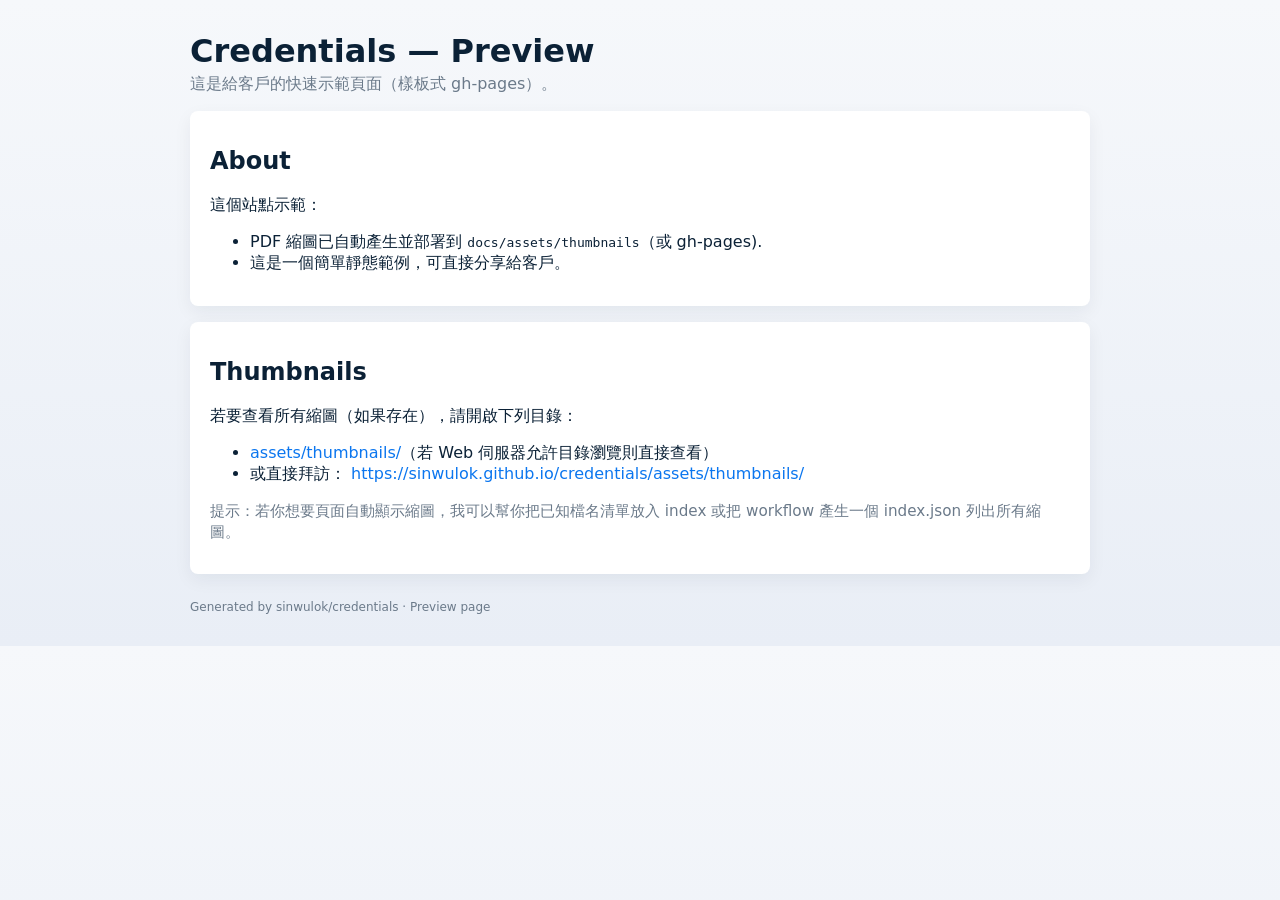
==== index.html @ c88cc781 "deploy: 2d91c53ca922aa7256e911a1b56733fcdd0f0a84" ====
<!doctype html>
<html lang="zh-Hant">
<head>
  <meta charset="utf-8" />
  <meta name="viewport" content="width=device-width,initial-scale=1" />
  <title>Credentials — Preview</title>
  <link rel="stylesheet" href="styles.css" />
</head>
<body>
  <main class="wrap">
    <header>
      <h1>Credentials — Preview</h1>
      <p class="lead">這是給客戶的快速示範頁面（樣板式 gh-pages）。</p>
    </header>

    <section class="card">
      <h2>About</h2>
      <p>這個站點示範：</p>
      <ul>
        <li>PDF 縮圖已自動產生並部署到 <code>docs/assets/thumbnails</code>（或 gh-pages).</li>
        <li>這是一個簡單靜態範例，可直接分享給客戶。</li>
      </ul>
    </section>

    <section class="card">
      <h2>Thumbnails</h2>
      <p>若要查看所有縮圖（如果存在），請開啟下列目錄：</p>
      <ul>
        <li><a href="./assets/thumbnails/" target="_blank" rel="noopener">assets/thumbnails/</a>（若 Web 伺服器允許目錄瀏覽則直接查看）</li>
        <li>或直接拜訪： <a href="https://sinwulok.github.io/credentials/assets/thumbnails/" target="_blank" rel="noopener">https://sinwulok.github.io/credentials/assets/thumbnails/</a></li>
      </ul>
      <p class="muted">提示：若你想要頁面自動顯示縮圖，我可以幫你把已知檔名清單放入 index 或把 workflow 產生一個 index.json 列出所有縮圖。</p>
    </section>

    <footer>
      <small>Generated by sinwulok/credentials · Preview page</small>
    </footer>
  </main>
</body>
</html>
---- styles.css ----
:root{
  --bg:#f6f8fb;
  --card:#ffffff;
  --accent:#0b76ef;
  --text:#0b2136;
  --muted:#6b7a8a;
}
*{box-sizing:border-box}
body{
  margin:0;
  font-family:system-ui,-apple-system,Segoe UI,Roboto,Helvetica,Arial;
  background:linear-gradient(180deg,var(--bg),#e9eef6);
  color:var(--text);
  padding:2rem;
}
.wrap{max-width:900px;margin:0 auto}
header h1{margin:0 0 .25rem}
.lead{margin:.25rem 0 1rem;color:var(--muted)}
.card{
  background:var(--card);
  border-radius:8px;
  padding:1rem 1.25rem;
  box-shadow:0 6px 18px rgba(11,33,54,0.06);
  margin-bottom:1rem;
}
a{color:var(--accent);text-decoration:none}
a:hover{text-decoration:underline}
footer{margin-top:1.5rem;color:var(--muted);font-size:.9rem}
.muted{color:var(--muted);font-size:.95rem}
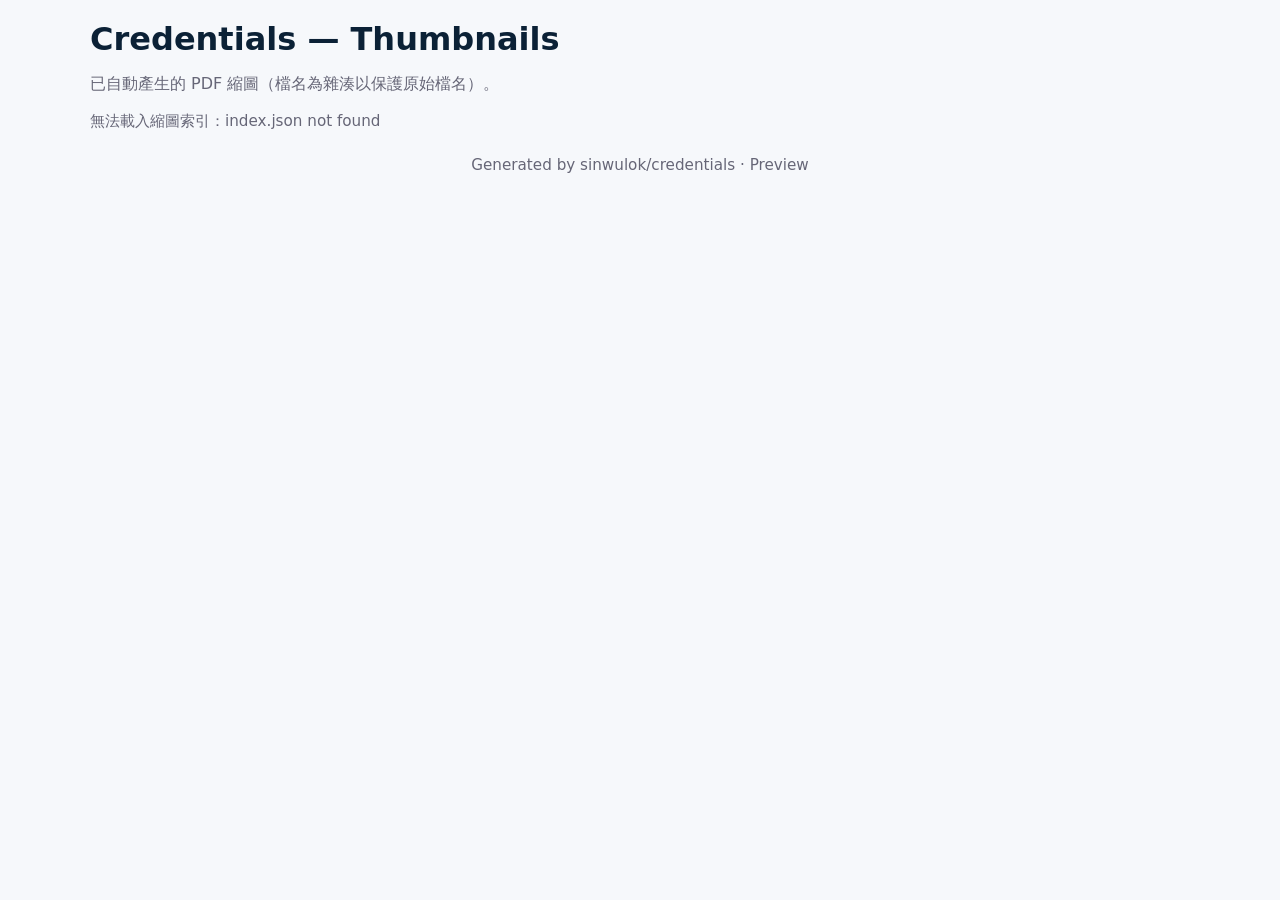
==== commit ae2a4911: "deploy: 968ba02d3e95705d00a452ef9ab5bfed1fd0dd3b" ====
--- a/index.html
+++ b/index.html
@@ -3,38 +3,69 @@
 <head>
   <meta charset="utf-8" />
   <meta name="viewport" content="width=device-width,initial-scale=1" />
-  <title>Credentials — Preview</title>
-  <link rel="stylesheet" href="styles.css" />
+  <title>Credentials — Thumbnails</title>
+  <style>
+    body{font-family:system-ui, -apple-system, "Segoe UI", Roboto, Arial; margin:0; padding:1rem; background:#f6f8fb; color:#0b2136}
+    .wrap{max-width:1100px;margin:0 auto}
+    header{margin-bottom:1rem}
+    h1{margin:.25rem 0}
+    p.lead{color:#667}
+    .grid{display:grid;grid-template-columns:repeat(auto-fill,minmax(160px,1fr));gap:10px}
+    .card{background:#fff;padding:6px;border-radius:8px;box-shadow:0 6px 18px rgba(11,33,54,0.06)}
+    img{width:100%;height:auto;display:block;border-radius:6px}
+    .muted{color:#667;font-size:.95rem}
+    .center{text-align:center}
+  </style>
 </head>
 <body>
   <main class="wrap">
     <header>
-      <h1>Credentials — Preview</h1>
-      <p class="lead">這是給客戶的快速示範頁面（樣板式 gh-pages）。</p>
+      <h1>Credentials — Thumbnails</h1>
+      <p class="lead">已自動產生的 PDF 縮圖（檔名為雜湊以保護原始檔名）。</p>
     </header>
 
-    <section class="card">
-      <h2>About</h2>
-      <p>這個站點示範：</p>
-      <ul>
-        <li>PDF 縮圖已自動產生並部署到 <code>docs/assets/thumbnails</code>（或 gh-pages).</li>
-        <li>這是一個簡單靜態範例，可直接分享給客戶。</li>
-      </ul>
+    <section id="content">
+      <p class="muted">載入縮圖中…</p>
     </section>
 
-    <section class="card">
-      <h2>Thumbnails</h2>
-      <p>若要查看所有縮圖（如果存在），請開啟下列目錄：</p>
-      <ul>
-        <li><a href="./assets/thumbnails/" target="_blank" rel="noopener">assets/thumbnails/</a>（若 Web 伺服器允許目錄瀏覽則直接查看）</li>
-        <li>或直接拜訪： <a href="https://sinwulok.github.io/credentials/assets/thumbnails/" target="_blank" rel="noopener">https://sinwulok.github.io/credentials/assets/thumbnails/</a></li>
-      </ul>
-      <p class="muted">提示：若你想要頁面自動顯示縮圖，我可以幫你把已知檔名清單放入 index 或把 workflow 產生一個 index.json 列出所有縮圖。</p>
-    </section>
-
-    <footer>
-      <small>Generated by sinwulok/credentials · Preview page</small>
+    <footer style="margin-top:1.5rem" class="muted center">
+      Generated by sinwulok/credentials · Preview
     </footer>
   </main>
+
+  <script>
+    async function loadThumbnails() {
+      const content = document.getElementById('content');
+      try {
+        const res = await fetch('./assets/thumbnails/index.json');
+        if (!res.ok) throw new Error('index.json not found');
+        const files = await res.json();
+        if (!files || files.length === 0) {
+          content.innerHTML = '<p class="muted">目前沒有縮圖。</p>';
+          return;
+        }
+        const grid = document.createElement('div');
+        grid.className = 'grid';
+        files.forEach(fn => {
+          const card = document.createElement('div');
+          card.className = 'card';
+          const img = document.createElement('img');
+          img.src = './assets/thumbnails/' + fn;
+          img.alt = fn;
+          card.appendChild(img);
+          grid.appendChild(card);
+        });
+        content.innerHTML = '';
+        content.appendChild(grid);
+      } catch (err) {
+        content.innerHTML = '<p class="muted">無法載入縮圖索引：' + err.message + '</p>';
+      }
+    }
+    // Disable cache when reloading during development in some browsers:
+    if (location.search.indexOf('nocache') !== -1) {
+      fetch('./assets/thumbnails/index.json', {cache: 'no-store'}).catch(()=>{});
+    }
+    loadThumbnails();
+  </script>
 </body>
 </html>
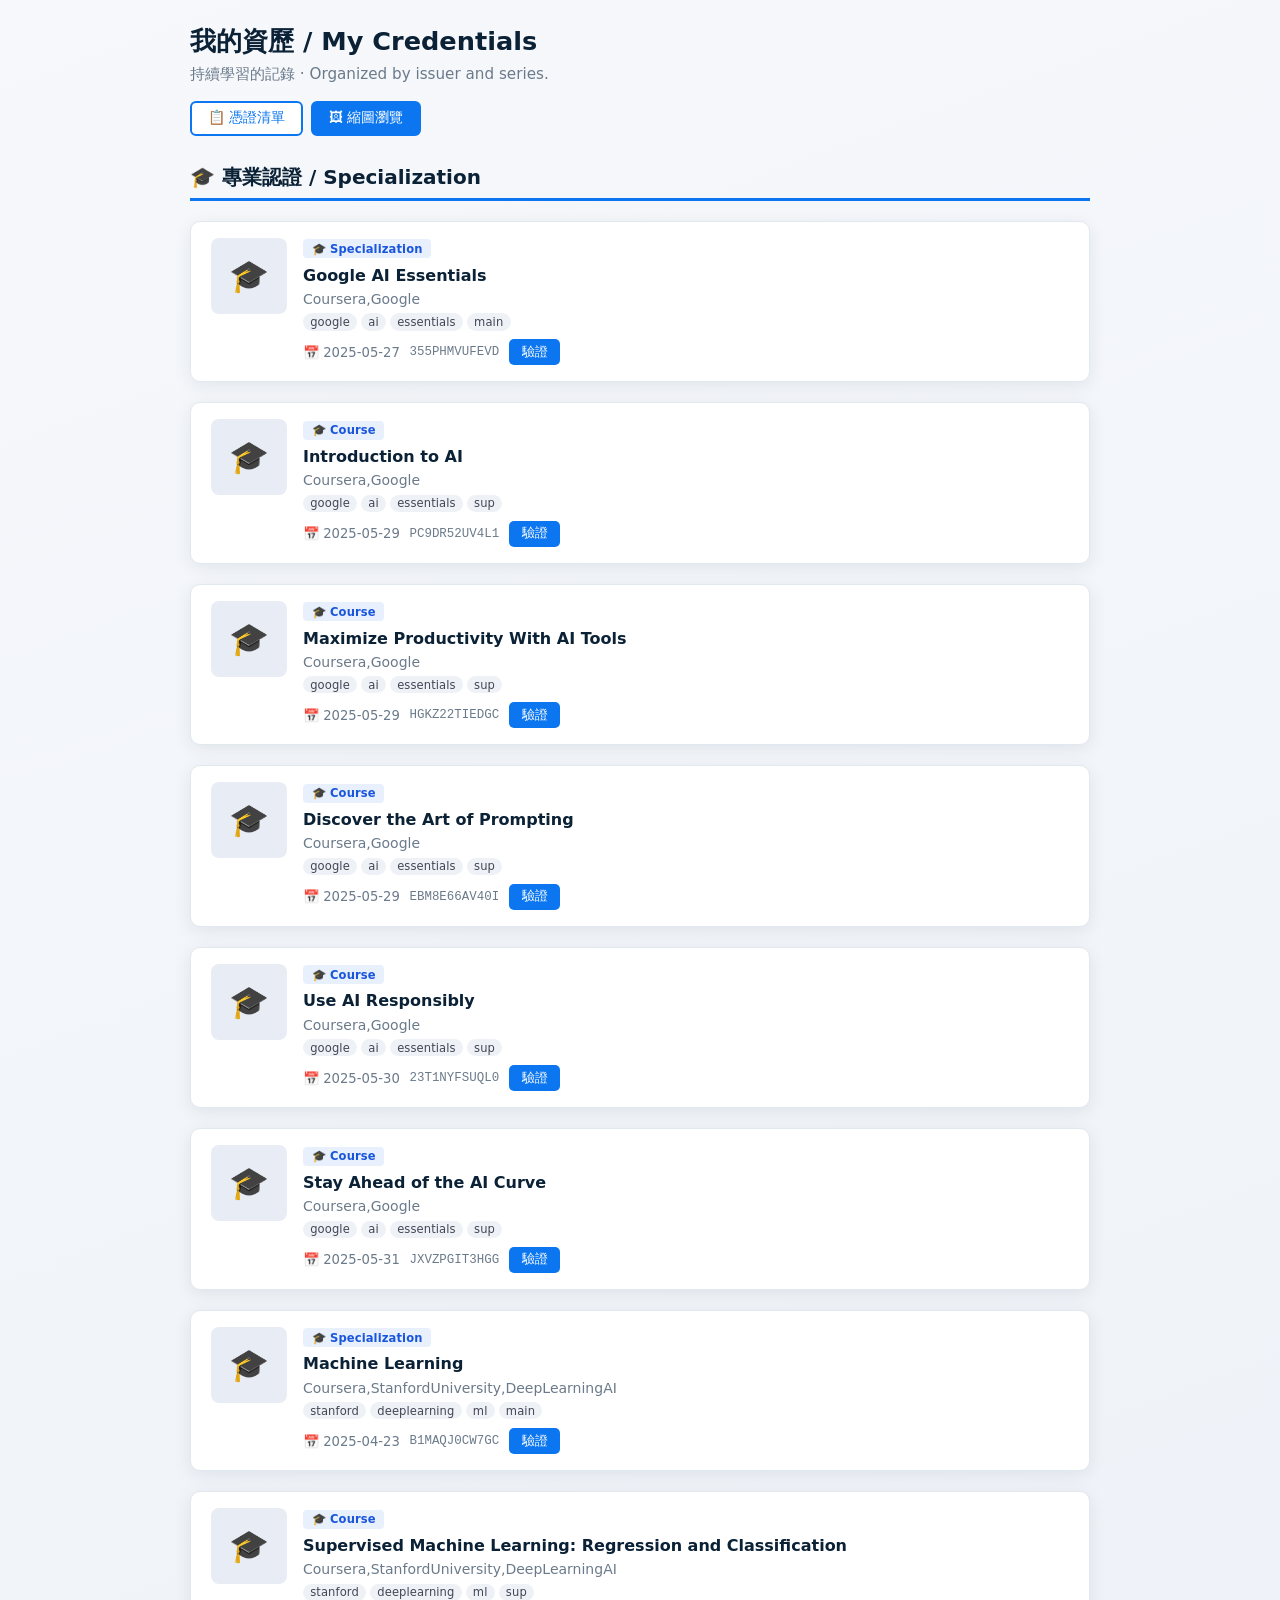
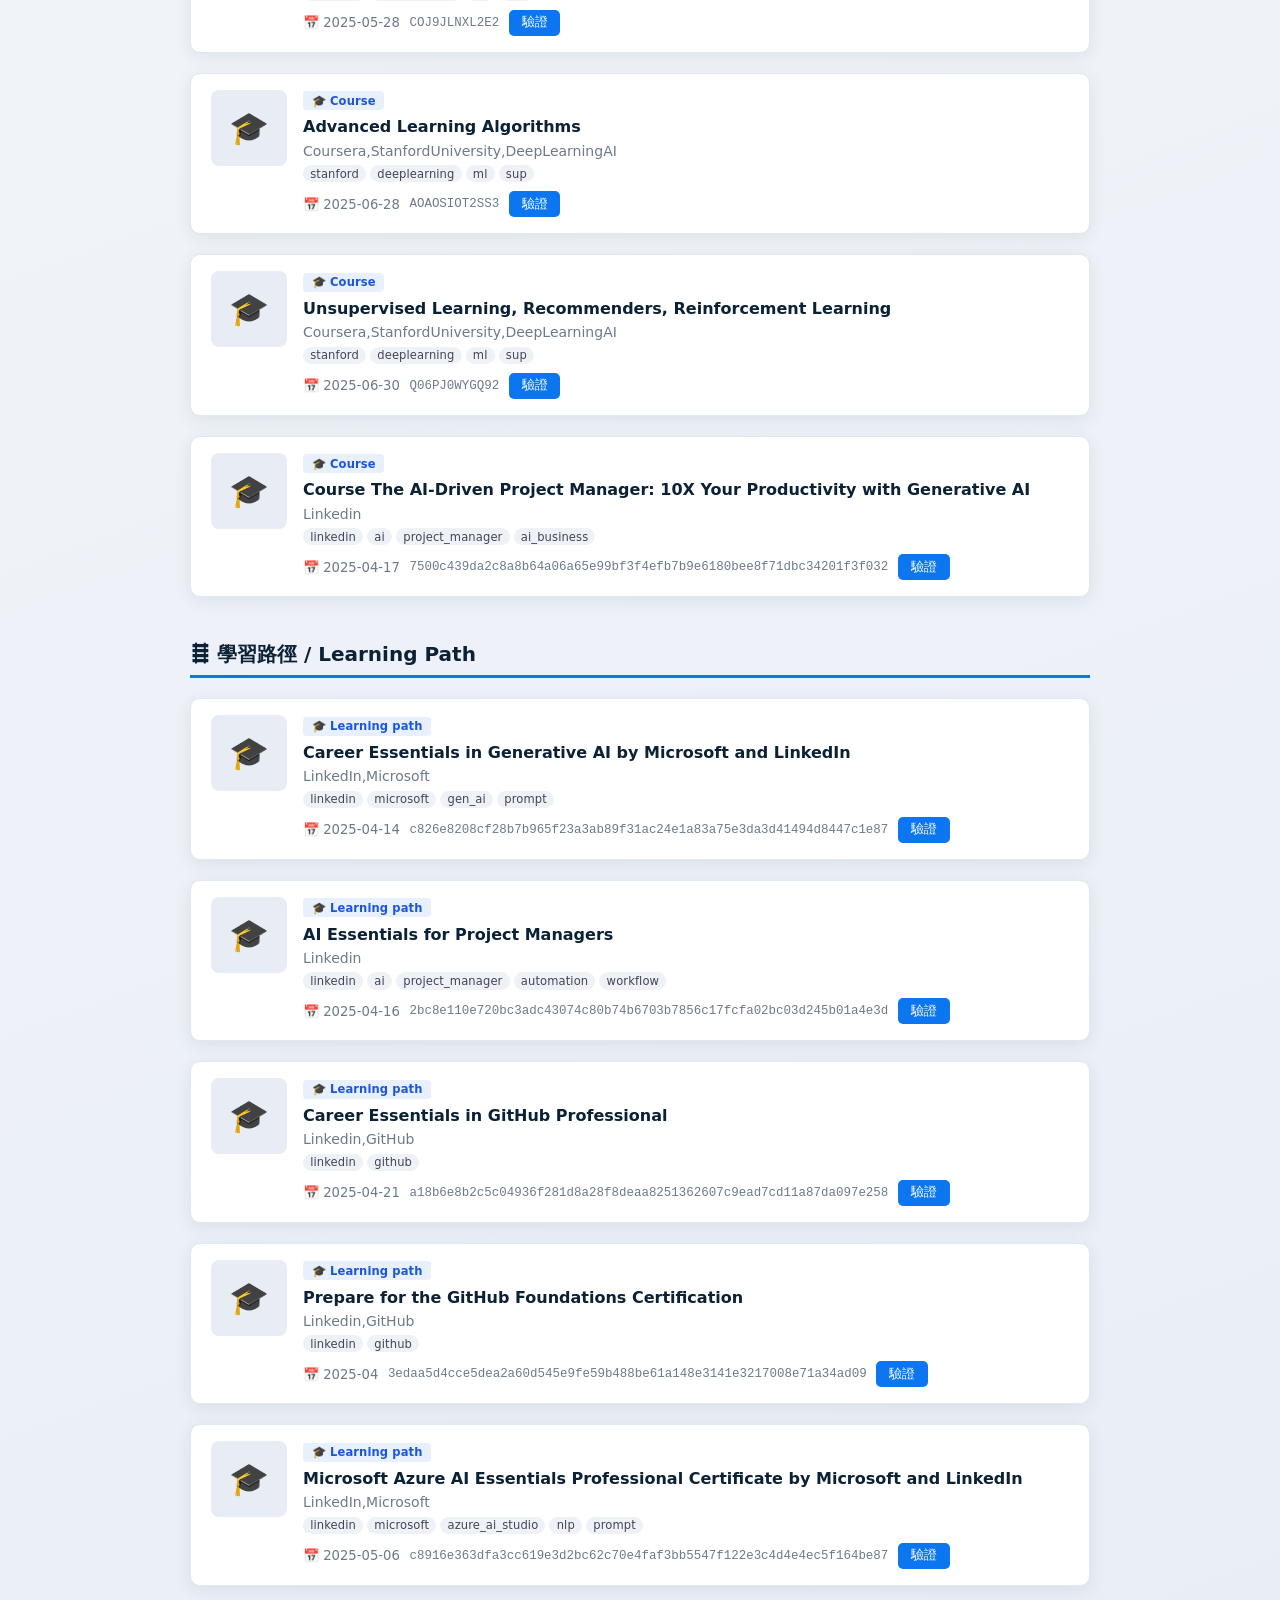
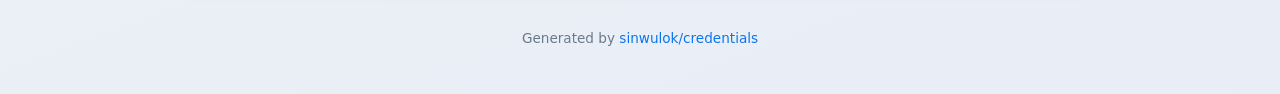
==== commit b0b3c141: "deploy: 10b28a038722334e1571b6c370131754c16f8403" ====
--- a/index.html
+++ b/index.html
@@ -3,69 +3,240 @@
 <head>
   <meta charset="utf-8" />
   <meta name="viewport" content="width=device-width,initial-scale=1" />
-  <title>Credentials — Thumbnails</title>
-  <style>
-    body{font-family:system-ui, -apple-system, "Segoe UI", Roboto, Arial; margin:0; padding:1rem; background:#f6f8fb; color:#0b2136}
-    .wrap{max-width:1100px;margin:0 auto}
-    header{margin-bottom:1rem}
-    h1{margin:.25rem 0}
-    p.lead{color:#667}
-    .grid{display:grid;grid-template-columns:repeat(auto-fill,minmax(160px,1fr));gap:10px}
-    .card{background:#fff;padding:6px;border-radius:8px;box-shadow:0 6px 18px rgba(11,33,54,0.06)}
-    img{width:100%;height:auto;display:block;border-radius:6px}
-    .muted{color:#667;font-size:.95rem}
-    .center{text-align:center}
-  </style>
+  <title>我的資歷 / My Credentials</title>
+  <link rel="stylesheet" href="./styles.css" />
 </head>
 <body>
   <main class="wrap">
     <header>
-      <h1>Credentials — Thumbnails</h1>
-      <p class="lead">已自動產生的 PDF 縮圖（檔名為雜湊以保護原始檔名）。</p>
+      <h1>我的資歷 / My Credentials</h1>
+      <p class="lead">持續學習的記錄 · Organized by issuer and series.</p>
+      <div class="view-nav">
+        <button class="view-btn active" disabled aria-current="page">📋 憑證清單</button>
+        <a href="./gallery.html" class="view-btn">🖼 縮圖瀏覽</a>
+      </div>
     </header>
 
-    <section id="content">
-      <p class="muted">載入縮圖中…</p>
+    <section id="content" aria-live="polite">
+      <p class="muted">載入資料中…</p>
     </section>
 
-    <footer style="margin-top:1.5rem" class="muted center">
-      Generated by sinwulok/credentials · Preview
+    <footer>
+      Generated by <a href="https://github.com/sinwulok/credentials" target="_blank" rel="noopener noreferrer">sinwulok/credentials</a>
     </footer>
   </main>
 
   <script>
-    async function loadThumbnails() {
-      const content = document.getElementById('content');
-      try {
-        const res = await fetch('./assets/thumbnails/index.json');
-        if (!res.ok) throw new Error('index.json not found');
-        const files = await res.json();
-        if (!files || files.length === 0) {
-          content.innerHTML = '<p class="muted">目前沒有縮圖。</p>';
-          return;
+  'use strict';
+
+  /* ── constants ── */
+  const THUMB_PLACEHOLDER_HTML = '<span class="thumb-placeholder" aria-hidden="true">🎓</span>';
+
+  /* ── type classification ── */
+  const SPECIALIZATION_TYPES = [
+    'specialization', 'professional-certificate', 'professional_certificate',
+    'professional certificate', 'nanodegree', 'micromasters', 'microdegree',
+    'certificate-program', 'certificate_program',
+  ];
+  const LEARNING_PATH_TYPES = [
+    'learning-path', 'learning_path', 'learning path',
+    'career-path', 'career_path', 'career path',
+    'guided-project-series', 'path',
+  ];
+
+  function getCategoryKey(type) {
+    const t = (type || '').toLowerCase().trim();
+    if (SPECIALIZATION_TYPES.some(s => t === s || t.includes(s))) return 'specialization';
+    if (LEARNING_PATH_TYPES.some(s => t === s || t.includes(s))) return 'learning-path';
+    return 'specialization'; /* default: treat unknowns as specialization */
+  }
+
+  /* ── sort helper ── */
+  function byOrderThenId(a, b) {
+    return (a.order ?? 999999) - (b.order ?? 999999) || (a.id ?? 0) - (b.id ?? 0);
+  }
+
+  /* ── HTML escaping ── */
+  function esc(str) {
+    return String(str == null ? '' : str)
+      .replace(/&/g, '&amp;')
+      .replace(/</g, '&lt;')
+      .replace(/>/g, '&gt;')
+      .replace(/"/g, '&quot;');
+  }
+
+  /* ── rendering helpers ── */
+  function renderTags(tags) {
+    if (!Array.isArray(tags) || tags.length === 0) return '';
+    return '<div class="cert-tags">' +
+      tags.map(t => `<span class="tag">${esc(t)}</span>`).join('') +
+      '</div>';
+  }
+
+  function renderVerifyBtn(url, small) {
+    if (!url) return '';
+    return `<a href="${esc(url)}" target="_blank" rel="noopener noreferrer" class="verify-btn${small ? ' verify-btn--sm' : ''}">驗證</a>`;
+  }
+
+  function renderChildRow(child, num) {
+    return `<tr>
+      <td class="col-num">${num}</td>
+      <td>
+        <div class="child-title">${esc(child.title)}</div>
+        ${child.type ? `<div class="child-type">${esc(child.type)}</div>` : ''}
+      </td>
+      <td class="col-date">${esc(child.issue_date)}</td>
+      <td class="col-id">${esc(child.credential_id)}</td>
+      <td>${renderVerifyBtn(child.verification_url, true)}</td>
+    </tr>`;
+  }
+
+  function renderChildrenSection(children) {
+    if (!children || children.length === 0) return '';
+    const count = children.length;
+    return `<div class="children-section">
+      <div class="children-header">
+        <span class="children-label">子項目 / SUB-CERTIFICATES</span>
+        <button class="toggle-btn" data-count="${count}" aria-expanded="false">
+          ▼ 展示 ${count} 個子項目
+        </button>
+      </div>
+      <div class="children-wrapper" hidden>
+        <table class="children-table">
+          <thead>
+            <tr>
+              <th class="col-num">#</th>
+              <th>子項目名稱 / Sub-certificate</th>
+              <th class="col-date">發證日期</th>
+              <th class="col-id">憑證編號</th>
+              <th>驗證</th>
+            </tr>
+          </thead>
+          <tbody>
+            ${children.map((c, i) => renderChildRow(c, i + 1)).join('')}
+          </tbody>
+        </table>
+      </div>
+    </div>`;
+  }
+
+  function renderParentCert(cert, children) {
+    const thumbHtml = cert.thumbnail
+      ? THUMB_PLACEHOLDER_HTML +
+        `<img src="./assets/thumbnails/${esc(cert.thumbnail)}" alt="${esc(cert.title)}" loading="lazy" onerror="this.remove()">`
+      : THUMB_PLACEHOLDER_HTML;
+
+    return `<article class="parent-cert">
+      <div class="cert-card">
+        <div class="cert-thumbnail" aria-hidden="true">${thumbHtml}</div>
+        <div class="cert-body">
+          ${cert.type ? `<div class="cert-type-badge">🎓 ${esc(cert.type)}</div>` : ''}
+          <h3 class="cert-title">${esc(cert.title)}</h3>
+          ${cert.issuer ? `<div class="cert-issuer">${esc(cert.issuer)}</div>` : ''}
+          ${renderTags(cert.tags)}
+          <div class="cert-meta">
+            ${cert.issue_date ? `<span class="cert-date">📅 ${esc(cert.issue_date)}</span>` : ''}
+            ${cert.credential_id ? `<span class="cert-id">${esc(cert.credential_id)}</span>` : ''}
+            ${renderVerifyBtn(cert.verification_url, false)}
+          </div>
+        </div>
+      </div>
+      ${renderChildrenSection(children)}
+    </article>`;
+  }
+
+  function renderSection(titleEn, titleZh, icon, certs, childrenByParentId) {
+    if (certs.length === 0) return '';
+    return `<section class="category-section">
+      <h2 class="category-title">${icon} ${titleZh} / ${titleEn}</h2>
+      <div class="cert-list">
+        ${certs.map(c => renderParentCert(c, childrenByParentId[c.id] || [])).join('')}
+      </div>
+    </section>`;
+  }
+
+  /* ── main loader ── */
+  async function loadCredentials() {
+    const content = document.getElementById('content');
+    try {
+      const res = await fetch('./data/credentials.json');
+      if (!res.ok) throw new Error('credentials.json not found (' + res.status + ')');
+      const data = await res.json();
+
+      if (!Array.isArray(data) || data.length === 0) {
+        content.innerHTML = '<p class="muted center">目前尚無憑證資料。</p>';
+        return;
+      }
+
+      /* ── build parent-child map ── */
+      const parents = [];
+      const childrenByParentId = {};
+
+      for (const rec of data) {
+        if (rec.visibility === 'hidden') continue;
+
+        const isChild = rec.group_role === 'child' && rec.parent_id != null && rec.parent_id !== '';
+        if (isChild) {
+          const pid = String(rec.parent_id);
+          if (!childrenByParentId[pid]) childrenByParentId[pid] = [];
+          childrenByParentId[pid].push(rec);
+        } else {
+          parents.push(rec);
         }
-        const grid = document.createElement('div');
-        grid.className = 'grid';
-        files.forEach(fn => {
-          const card = document.createElement('div');
-          card.className = 'card';
-          const img = document.createElement('img');
-          img.src = './assets/thumbnails/' + fn;
-          img.alt = fn;
-          card.appendChild(img);
-          grid.appendChild(card);
+      }
+
+      /* sort children by order then id */
+      for (const kids of Object.values(childrenByParentId)) {
+        kids.sort(byOrderThenId);
+      }
+
+      /* ── categorise parents ── */
+      const specializations = [];
+      const learningPaths = [];
+
+      for (const p of parents) {
+        if (getCategoryKey(p.type) === 'learning-path') {
+          learningPaths.push(p);
+        } else {
+          specializations.push(p);
+        }
+      }
+
+      specializations.sort(byOrderThenId);
+      learningPaths.sort(byOrderThenId);
+
+      /* ── render ── */
+      const html =
+        renderSection('Specialization', '專業認證', '🎓', specializations, childrenByParentId) +
+        renderSection('Learning Path', '學習路徑', '🛤', learningPaths, childrenByParentId);
+
+      content.innerHTML = html || '<p class="muted center">目前尚無憑證資料。</p>';
+
+      /* ── toggle handlers ── */
+      content.querySelectorAll('.toggle-btn').forEach(btn => {
+        btn.addEventListener('click', () => {
+          const section = btn.closest('.children-section');
+          const wrapper = section.querySelector('.children-wrapper');
+          const expanded = btn.getAttribute('aria-expanded') === 'true';
+          const count = btn.dataset.count || 0;
+          if (expanded) {
+            wrapper.hidden = true;
+            btn.setAttribute('aria-expanded', 'false');
+            btn.textContent = '▼ 展示 ' + count + ' 個子項目';
+          } else {
+            wrapper.hidden = false;
+            btn.setAttribute('aria-expanded', 'true');
+            btn.textContent = '▲ 隱藏 ' + count + ' 個子項目';
+          }
         });
-        content.innerHTML = '';
-        content.appendChild(grid);
-      } catch (err) {
-        content.innerHTML = '<p class="muted">無法載入縮圖索引：' + err.message + '</p>';
-      }
+      });
+
+    } catch (err) {
+      content.innerHTML = '<p class="muted">無法載入憑證資料：' + esc(err.message) + '</p>';
     }
-    // Disable cache when reloading during development in some browsers:
-    if (location.search.indexOf('nocache') !== -1) {
-      fetch('./assets/thumbnails/index.json', {cache: 'no-store'}).catch(()=>{});
-    }
-    loadThumbnails();
+  }
+
+  loadCredentials();
   </script>
 </body>
 </html>
--- a/styles.css
+++ b/styles.css
@@ -0,0 +1,335 @@
+/* ── Design tokens ── */
+:root {
+  --bg: #f6f8fb;
+  --card: #ffffff;
+  --accent: #0b76ef;
+  --accent-hover: #0860c5;
+  --text: #0b2136;
+  --muted: #6b7a8a;
+  --border: #e0e8f0;
+  --tag-bg: #eef2f7;
+  --badge-bg: #e8f0fe;
+  --badge-color: #1a56db;
+  --section-line: #0b76ef;
+  --child-header-bg: #f4f7fb;
+  --child-row-border: #edf1f7;
+  --thumb-placeholder-bg: #e8edf5;
+  --radius: 10px;
+  --shadow: 0 4px 18px rgba(11, 33, 54, 0.08);
+}
+
+/* ── Reset ── */
+*, *::before, *::after { box-sizing: border-box; }
+
+/* ── Base ── */
+body {
+  margin: 0;
+  font-family: system-ui, -apple-system, "Segoe UI", Roboto, Helvetica, Arial, sans-serif;
+  background: linear-gradient(160deg, var(--bg) 0%, #e9eef6 100%);
+  color: var(--text);
+  padding: 1.5rem 1rem 3rem;
+  min-height: 100vh;
+}
+
+.wrap {
+  max-width: 900px;
+  margin: 0 auto;
+}
+
+a { color: var(--accent); text-decoration: none; }
+a:hover { text-decoration: underline; }
+
+/* ── Header ── */
+header { margin-bottom: 1.75rem; }
+header h1 { margin: 0 0 .3rem; font-size: 1.6rem; font-weight: 700; }
+.lead { margin: 0 0 1rem; color: var(--muted); font-size: .95rem; }
+
+/* ── View-mode nav ── */
+.view-nav {
+  display: flex;
+  gap: .5rem;
+  flex-wrap: wrap;
+}
+.view-btn {
+  display: inline-flex;
+  align-items: center;
+  gap: .3rem;
+  padding: .4rem 1rem;
+  border-radius: 6px;
+  font-size: .875rem;
+  font-weight: 500;
+  cursor: pointer;
+  border: 2px solid var(--accent);
+  background: var(--accent);
+  color: #fff;
+  text-decoration: none;
+  transition: background .15s, color .15s;
+}
+.view-btn:not(.active):not([disabled]):hover {
+  background: var(--accent-hover);
+  border-color: var(--accent-hover);
+  text-decoration: none;
+}
+.view-btn.active,
+.view-btn[disabled] {
+  background: #fff;
+  color: var(--accent);
+  cursor: default;
+}
+.view-btn.active:hover { text-decoration: none; }
+
+/* ── Category section ── */
+.category-section { margin-bottom: 2.75rem; }
+.category-title {
+  font-size: 1.25rem;
+  font-weight: 700;
+  color: var(--text);
+  border-bottom: 3px solid var(--section-line);
+  padding-bottom: .45rem;
+  margin: 0 0 1.25rem;
+}
+.cert-list { display: flex; flex-direction: column; gap: 1.25rem; }
+
+/* ── Parent cert card ── */
+.parent-cert {
+  background: var(--card);
+  border-radius: var(--radius);
+  box-shadow: var(--shadow);
+  overflow: hidden;
+  border: 1px solid var(--border);
+}
+.cert-card {
+  display: flex;
+  gap: 1rem;
+  padding: 1rem 1.25rem;
+  align-items: flex-start;
+}
+
+/* Thumbnail */
+.cert-thumbnail {
+  flex: 0 0 76px;
+  width: 76px;
+  height: 76px;
+  border-radius: 8px;
+  overflow: hidden;
+  background: var(--thumb-placeholder-bg);
+  display: flex;
+  align-items: center;
+  justify-content: center;
+  position: relative;
+}
+.cert-thumbnail img {
+  position: absolute;
+  inset: 0;
+  width: 100%;
+  height: 100%;
+  object-fit: cover;
+  display: block;
+  z-index: 1;
+  border-radius: inherit;
+}
+.thumb-placeholder {
+  font-size: 2rem;
+  line-height: 1;
+  user-select: none;
+}
+
+/* Cert body */
+.cert-body { flex: 1; min-width: 0; }
+
+.cert-type-badge {
+  display: inline-block;
+  background: var(--badge-bg);
+  color: var(--badge-color);
+  font-size: .72rem;
+  font-weight: 600;
+  padding: .15rem .55rem;
+  border-radius: 4px;
+  margin-bottom: .4rem;
+  letter-spacing: .01em;
+}
+.cert-title {
+  margin: 0 0 .3rem;
+  font-size: 1rem;
+  font-weight: 700;
+  line-height: 1.35;
+}
+.cert-issuer {
+  color: var(--muted);
+  font-size: .875rem;
+  margin-bottom: .4rem;
+}
+
+/* Tags */
+.cert-tags {
+  display: flex;
+  flex-wrap: wrap;
+  gap: .25rem;
+  margin-bottom: .55rem;
+}
+.tag {
+  display: inline-block;
+  background: var(--tag-bg);
+  color: #445;
+  font-size: .72rem;
+  padding: .1rem .45rem;
+  border-radius: 20px;
+  letter-spacing: .01em;
+}
+
+/* Meta row */
+.cert-meta {
+  display: flex;
+  flex-wrap: wrap;
+  gap: .6rem;
+  align-items: center;
+  font-size: .825rem;
+  color: var(--muted);
+}
+.cert-date { white-space: nowrap; }
+.cert-id {
+  font-family: "SFMono-Regular", Consolas, "Liberation Mono", Menlo, monospace;
+  font-size: .78rem;
+  color: var(--muted);
+}
+
+/* Verify button */
+.verify-btn {
+  display: inline-block;
+  background: var(--accent);
+  color: #fff !important;
+  padding: .28rem .8rem;
+  border-radius: 5px;
+  font-size: .8rem;
+  font-weight: 500;
+  text-decoration: none !important;
+  transition: background .15s;
+  white-space: nowrap;
+}
+.verify-btn:hover { background: var(--accent-hover); }
+.verify-btn--sm {
+  padding: .2rem .6rem;
+  font-size: .75rem;
+}
+
+/* ── Children section ── */
+.children-section { border-top: 1px solid var(--border); }
+
+.children-header {
+  background: var(--child-header-bg);
+  padding: .55rem 1.25rem;
+  display: flex;
+  align-items: center;
+  justify-content: space-between;
+  gap: .5rem;
+}
+.children-label {
+  font-size: .78rem;
+  font-weight: 600;
+  color: var(--muted);
+  text-transform: uppercase;
+  letter-spacing: .04em;
+}
+.toggle-btn {
+  background: var(--accent);
+  color: #fff;
+  border: none;
+  border-radius: 5px;
+  padding: .3rem .85rem;
+  cursor: pointer;
+  font-size: .8rem;
+  font-weight: 500;
+  transition: background .15s;
+  white-space: nowrap;
+}
+.toggle-btn:hover { background: var(--accent-hover); }
+
+/* Children table */
+.children-table {
+  width: 100%;
+  border-collapse: collapse;
+  font-size: .875rem;
+}
+.children-table th {
+  background: #f0f4fa;
+  padding: .5rem .75rem;
+  text-align: left;
+  font-size: .78rem;
+  font-weight: 700;
+  color: var(--text);
+  border-bottom: 2px solid var(--border);
+  white-space: nowrap;
+}
+.children-table td {
+  padding: .55rem .75rem;
+  border-bottom: 1px solid var(--child-row-border);
+  vertical-align: middle;
+}
+.children-table tbody tr:last-child td { border-bottom: none; }
+.children-table tbody tr:hover { background: #fafcff; }
+
+.col-num {
+  width: 2.5rem;
+  text-align: center;
+  color: var(--muted);
+  font-size: .8rem;
+}
+.col-date { white-space: nowrap; color: var(--muted); font-size: .82rem; }
+.col-id {
+  font-family: "SFMono-Regular", Consolas, "Liberation Mono", Menlo, monospace;
+  font-size: .78rem;
+  color: var(--muted);
+  white-space: nowrap;
+}
+.child-title { font-weight: 600; line-height: 1.3; }
+.child-type { color: var(--muted); font-size: .76rem; margin-top: .1rem; }
+
+/* ── Utility ── */
+.muted { color: var(--muted); font-size: .95rem; }
+.center { text-align: center; }
+
+/* ── Footer ── */
+footer {
+  margin-top: 2rem;
+  color: var(--muted);
+  font-size: .85rem;
+  text-align: center;
+}
+
+/* ── Thumbnail gallery grid (used by gallery.html) ── */
+.thumb-grid {
+  display: grid;
+  grid-template-columns: repeat(auto-fill, minmax(160px, 1fr));
+  gap: 10px;
+}
+.thumb-card {
+  background: var(--card);
+  padding: 6px;
+  border-radius: 8px;
+  box-shadow: 0 2px 8px rgba(11, 33, 54, 0.06);
+}
+.thumb-card img {
+  width: 100%;
+  height: auto;
+  display: block;
+  border-radius: 4px;
+}
+
+/* ── Responsive ── */
+@media (max-width: 640px) {
+  body { padding: 1rem .75rem 2.5rem; }
+  .cert-card { flex-direction: column; }
+  .cert-thumbnail { width: 60px; height: 60px; flex: none; }
+  .cert-meta { gap: .4rem; }
+
+  /* hide credential ID column in children table on narrow screens */
+  .children-table .col-id,
+  .children-table th.col-id { display: none; }
+}
+
+@media (max-width: 420px) {
+  /* hide date column as well on very narrow screens */
+  .children-table .col-date,
+  .children-table th.col-date { display: none; }
+}
+
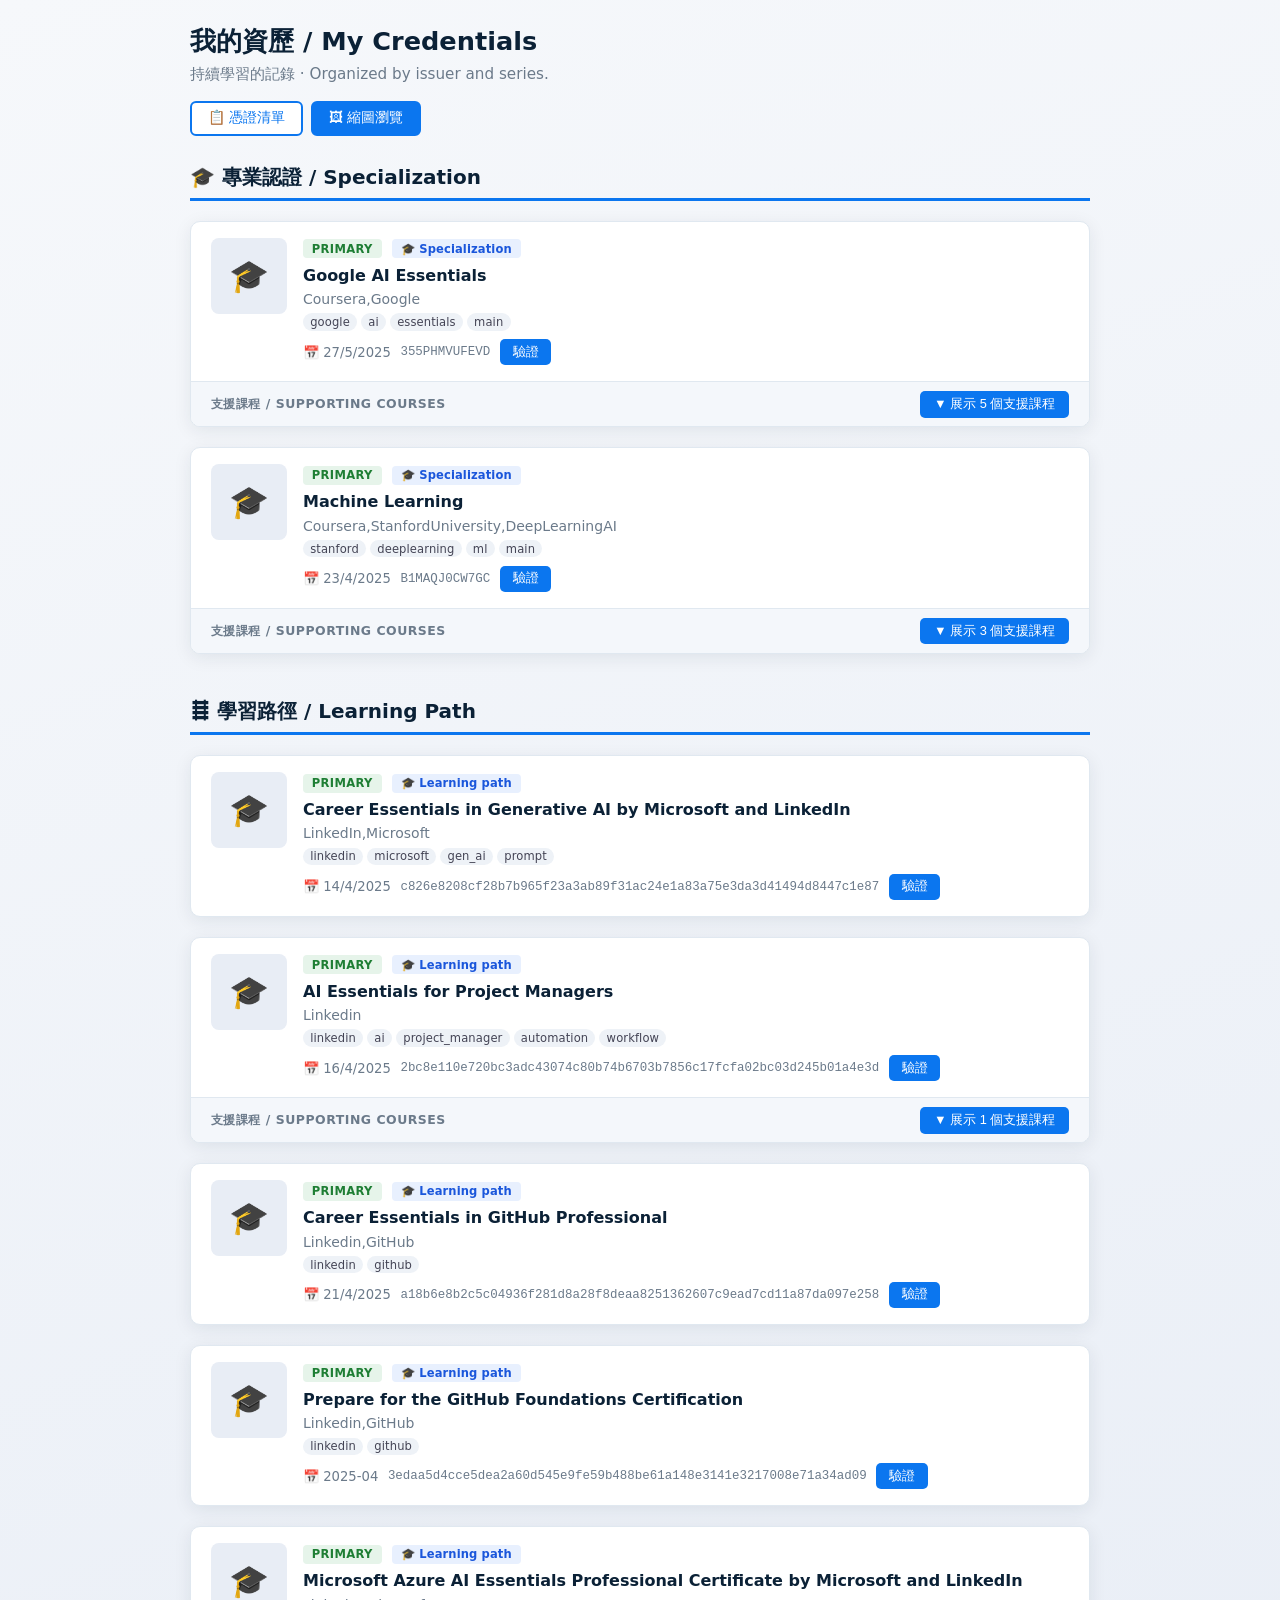
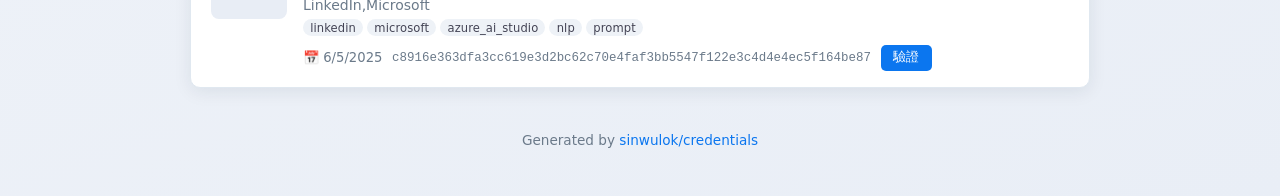
==== commit c9ab7d1e: "deploy: f34068743053eb8de29b02bfca650e98242217ce" ====
--- a/index.html
+++ b/index.html
@@ -96,9 +96,9 @@
     const count = children.length;
     return `<div class="children-section">
       <div class="children-header">
-        <span class="children-label">子項目 / SUB-CERTIFICATES</span>
+        <span class="children-label">支援課程 / Supporting courses</span>
         <button class="toggle-btn" data-count="${count}" aria-expanded="false">
-          ▼ 展示 ${count} 個子項目
+          ▼ 展示 ${count} 個支援課程
         </button>
       </div>
       <div class="children-wrapper" hidden>
@@ -106,7 +106,7 @@
           <thead>
             <tr>
               <th class="col-num">#</th>
-              <th>子項目名稱 / Sub-certificate</th>
+              <th>支援課程名稱 / Supporting courses</th>
               <th class="col-date">發證日期</th>
               <th class="col-id">憑證編號</th>
               <th>驗證</th>
@@ -130,6 +130,7 @@
       <div class="cert-card">
         <div class="cert-thumbnail" aria-hidden="true">${thumbHtml}</div>
         <div class="cert-body">
+          ${cert.group_role === 'primary' ? '<div class="cert-role-badge">Primary</div>' : ''}
           ${cert.type ? `<div class="cert-type-badge">🎓 ${esc(cert.type)}</div>` : ''}
           <h3 class="cert-title">${esc(cert.title)}</h3>
           ${cert.issuer ? `<div class="cert-issuer">${esc(cert.issuer)}</div>` : ''}
@@ -175,7 +176,7 @@
       for (const rec of data) {
         if (rec.visibility === 'hidden') continue;
 
-        const isChild = rec.group_role === 'child' && rec.parent_id != null && rec.parent_id !== '';
+        const isChild = rec.group_role === 'supporting' && rec.parent_id != null && rec.parent_id !== '';
         if (isChild) {
           const pid = String(rec.parent_id);
           if (!childrenByParentId[pid]) childrenByParentId[pid] = [];
@@ -222,11 +223,11 @@
           if (expanded) {
             wrapper.hidden = true;
             btn.setAttribute('aria-expanded', 'false');
-            btn.textContent = '▼ 展示 ' + count + ' 個子項目';
+            btn.textContent = '▼ 展示 ' + count + ' 個支援課程';
           } else {
             wrapper.hidden = false;
             btn.setAttribute('aria-expanded', 'true');
-            btn.textContent = '▲ 隱藏 ' + count + ' 個子項目';
+            btn.textContent = '▲ 隱藏 ' + count + ' 個支援課程';
           }
         });
       });
--- a/styles.css
+++ b/styles.css
@@ -148,6 +148,19 @@
   margin-bottom: .4rem;
   letter-spacing: .01em;
 }
+.cert-role-badge {
+  display: inline-block;
+  background: #e6f4ea;
+  color: #1e7e34;
+  font-size: .72rem;
+  font-weight: 700;
+  padding: .15rem .55rem;
+  border-radius: 4px;
+  margin-bottom: .4rem;
+  margin-right: .35rem;
+  letter-spacing: .03em;
+  text-transform: uppercase;
+}
 .cert-title {
   margin: 0 0 .3rem;
   font-size: 1rem;
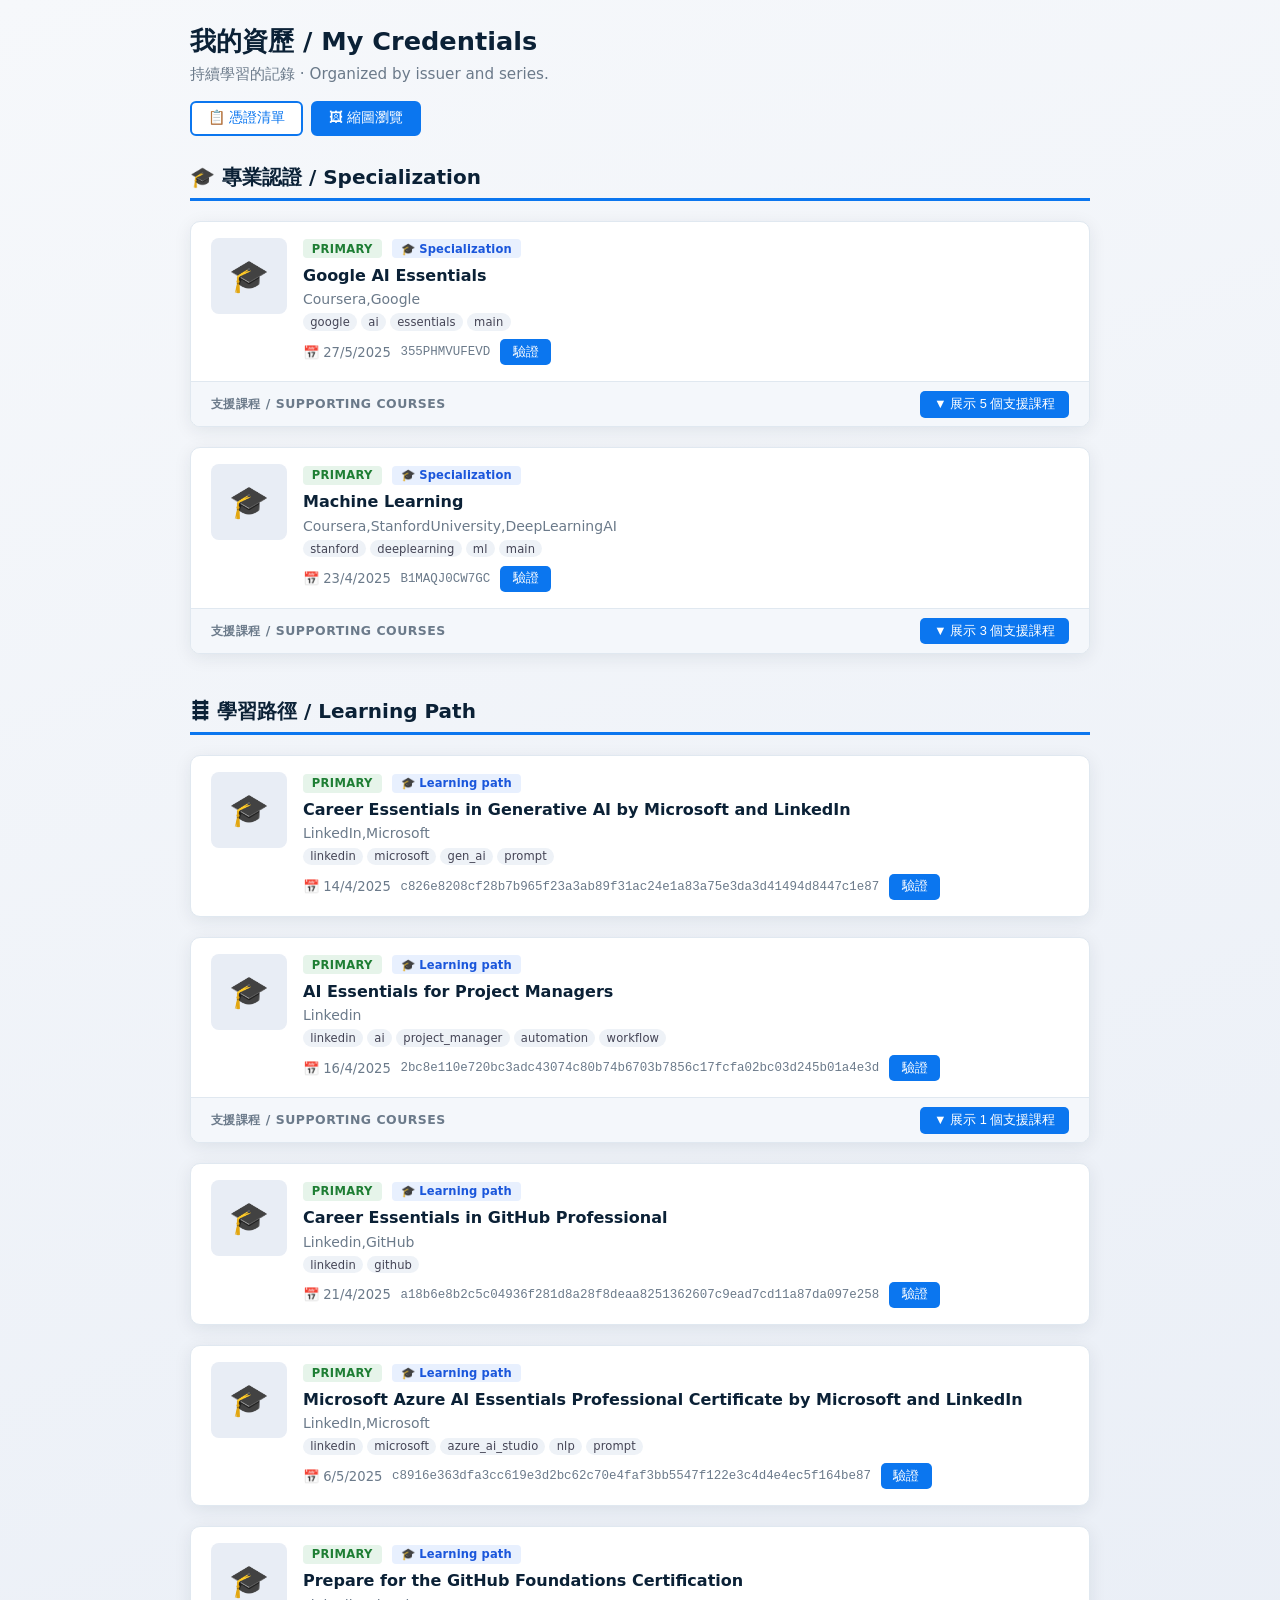
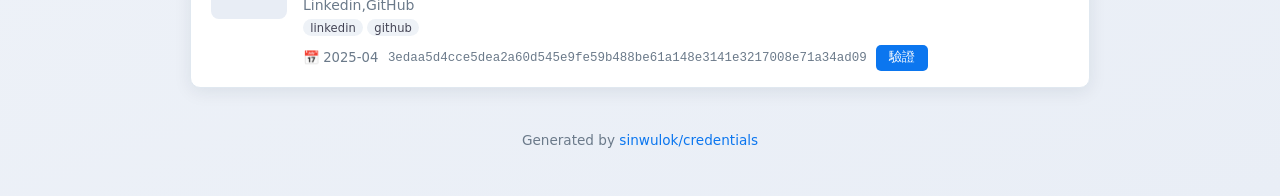
==== commit aa361b21: "deploy: 320b4467bf54b44fef22b56ea368930fbcebaf6f" ====
--- a/index.html
+++ b/index.html
@@ -55,6 +55,9 @@
   function byOrderThenId(a, b) {
     return (a.order ?? 999999) - (b.order ?? 999999) || (a.id ?? 0) - (b.id ?? 0);
   }
+  function byIssueDateDesc(a, b) {
+    return (new Date(b.issue_date || 0)) - (new Date(a.issue_date || 0));
+  }
 
   /* ── HTML escaping ── */
   function esc(str) {
@@ -188,7 +191,7 @@
 
       /* sort children by order then id */
       for (const kids of Object.values(childrenByParentId)) {
-        kids.sort(byOrderThenId);
+        kids.sort(byIssueDateDesc);
       }
 
       /* ── categorise parents ── */
@@ -203,8 +206,8 @@
         }
       }
 
-      specializations.sort(byOrderThenId);
-      learningPaths.sort(byOrderThenId);
+      specializations.sort(byIssueDateDesc);
+      learningPaths.sort(byIssueDateDesc);
 
       /* ── render ── */
       const html =
